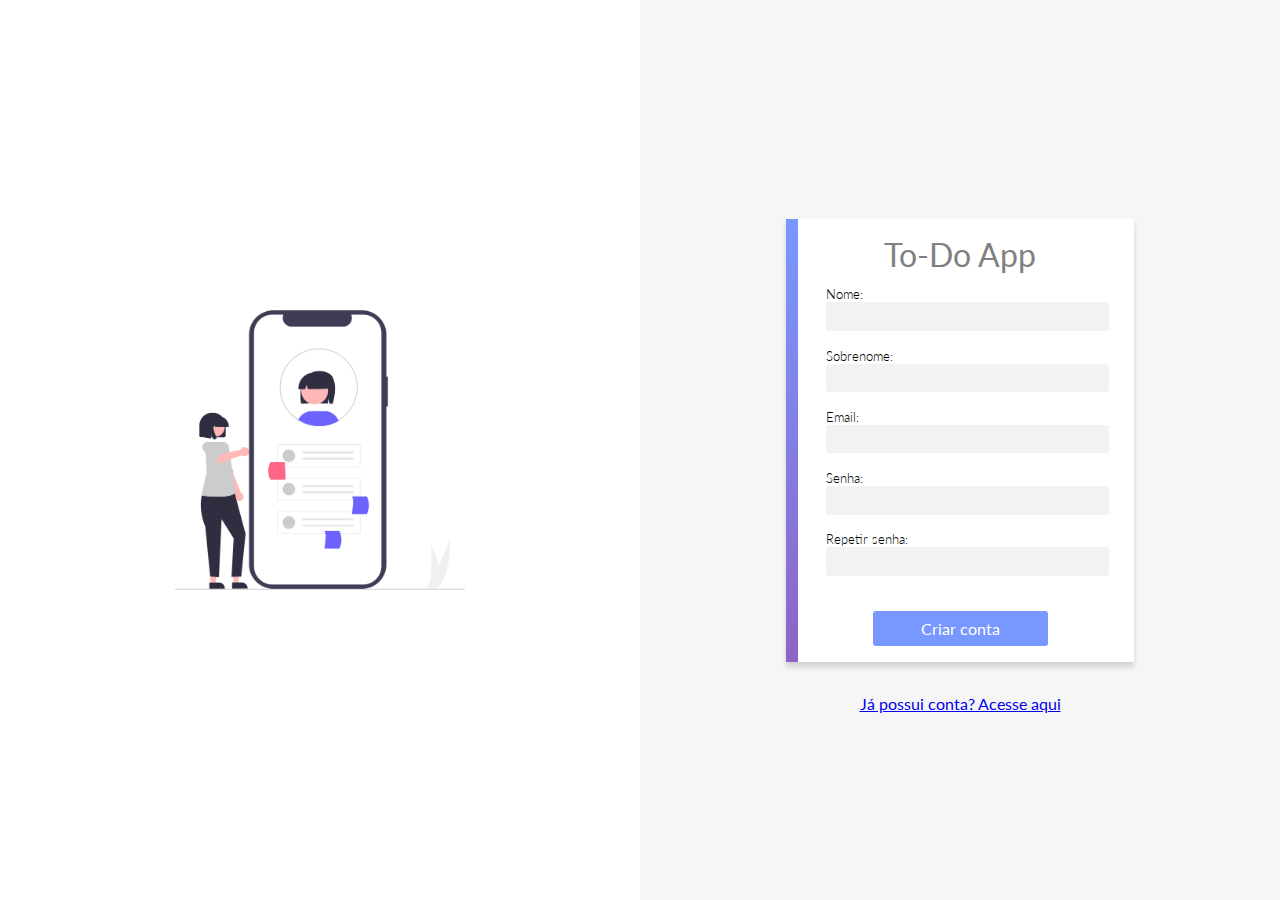
==== signup.html @ acda565e "Add files via upload" ====
<!DOCTYPE html>
<html lang="pt-BR">

<head>
  <meta charset="UTF-8">
  <meta http-equiv="X-UA-Compatible" content="IE=edge">
  <meta name="viewport" content="width=device-width, initial-scale=1.0">
  <title>To-Do App</title>

  <link rel="stylesheet" href="./styles/acesso.css">
</head>

<body>
  <div class="left">
    <img src="./assets/pessoa-signup.png" alt="">
  </div>
  <div class="right">
    <form>
      <div class="form-header">
        <p>To-Do App</p>
      </div>

      <label>
        Nome:
        <input type="text" id="inputNome">
        <div id="nomeError" class="error-message"></div>
      </label>
      <label>
        Sobrenome:
        <input type="text" id="inputSobrenome">
        <div id="sobrenomeError" class="error-message"></div>
      </label>
      <label>
        Email:
        <input type="email" id="inputEmail">
        <div id="emailError" class="error-message"></div>
      </label>
      <label>
        Senha:
        <input type="password" id="inputSenha">
        <div id="senhaError" class="error-message"></div>
      </label>
      <label>
        Repetir senha:
        <input type="password" id="inputRepetirSenha">
        <div id="repetirSenhaError" class="error-message"></div>
      </label>

      <button type="submit" id="submitButton">Criar conta</button>

    </form>
    <div class="ingressar">
      <a href="index.html">Já possui conta? Acesse aqui</a>
    </div>
  </div>

  <script src="./scripts/validation.js"></script>


</body>

</html>
---- styles/acesso.css ----
@import url('./common.css');

body {
display: flex;
}

h1 {
color: rgb(116, 116, 116);
font-weight: 300;
margin: .5em 0;
}

form {
position: relative;
max-width: 26em;
background-color: white;
display: flex;
align-items: center;
flex-direction: column;
margin: 2em auto;
box-shadow: 0 5px 5px lightgrey;
padding: 1em 2.5em;
box-sizing: border-box;
}

form:after {
position: absolute;
content: '';
width: .7em;
height: 100%;
top: 0;
left: 0;
background: linear-gradient(var(--primary), var(--secondary));
transition: all 0.3s ease-in-out;
}

form:hover:after {
transform: scaleY(1.1);
}

input {
width: 100%;
padding: .4em .5em;
background-color: var(--app-grey);
border: 1px solid var(--app-grey);
border-radius: .2em;
}

input:focus {
outline: none;
border: 1px solid lightgrey;
}

input:hover {
box-shadow: 0 0 5px rgba(0, 0, 0, 0.3);
}

label {
width: 100%;
font-weight: 300;
margin-bottom: -.1em;
margin-top: 1em;
font-size: .8em;
}

button {
padding: .5em 3em;
background-color: var(--primary);
color: white;
margin-top: 2em;
font-weight: 400;
font-size: 1em;
transition: all 0.3s ease-in-out;
}

button:hover {
background-color: var(--secondary);
cursor: pointer;
}

.form-header {
color: grey;
font-size: 2em;
}

.ingressar {
text-align: center;
}

.left {
width: 50%;
background-color: white;
text-align: center;
display: flex;
align-items: center;
justify-content: center;
}

.left img {
width: 60%;
transition: all 0.3s ease-in-out;
}

.left img:hover {
transform: scale(1.1);
}

.right {
width: 50%;
display: flex;
flex-direction: column;
align-items: center;
justify-content: center;
}

.error-message {
color: red;
font-size: 12px;
font-style: italic;
margin-top: 5px;
}

.error {
border: 2px solid red;
}
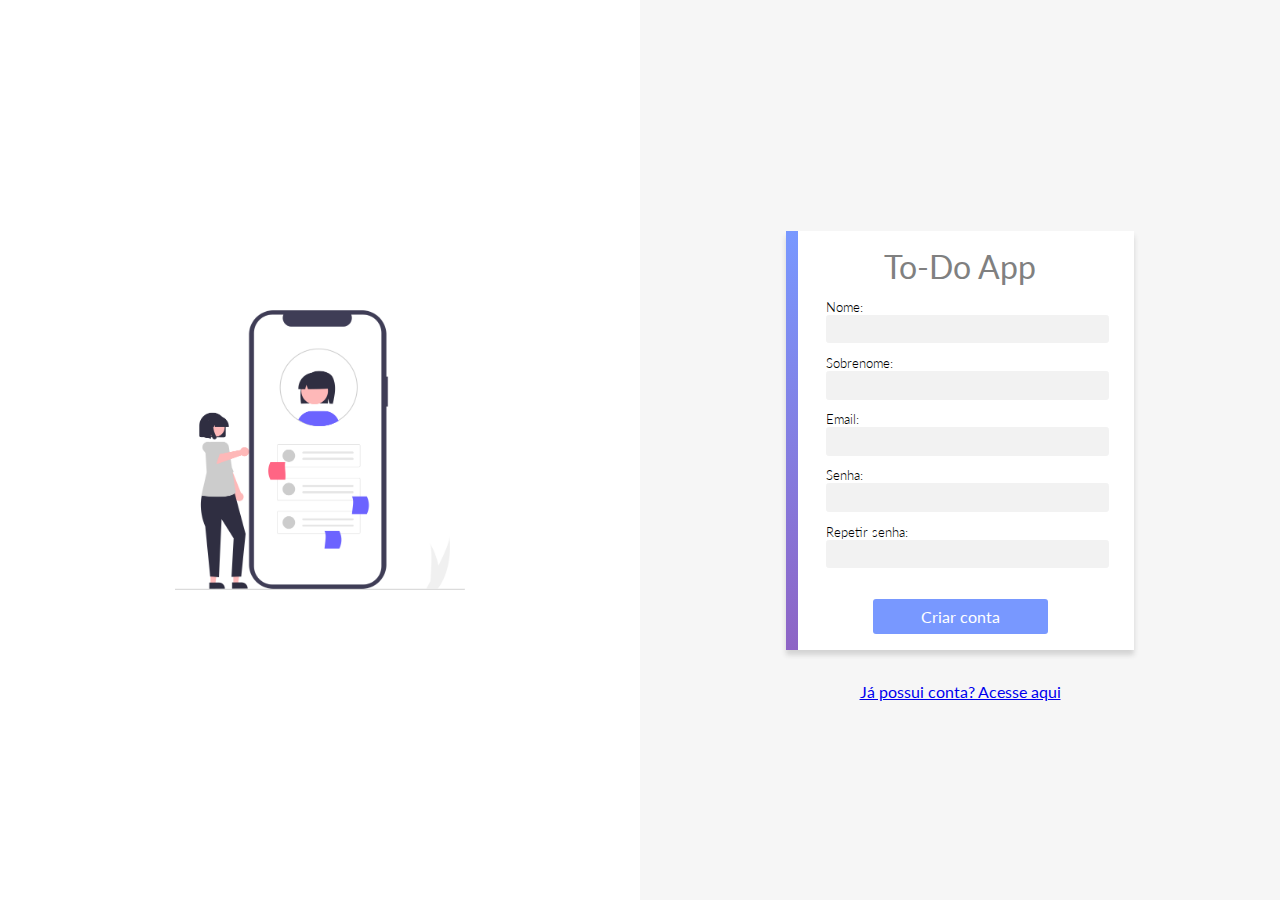
==== commit 45c91108: "Normalização da branch" ====
--- a/signup.html
+++ b/signup.html
@@ -1,62 +1,88 @@
-<!DOCTYPE html>
-<html lang="pt-BR">
-
-<head>
-  <meta charset="UTF-8">
-  <meta http-equiv="X-UA-Compatible" content="IE=edge">
-  <meta name="viewport" content="width=device-width, initial-scale=1.0">
-  <title>To-Do App</title>
-
-  <link rel="stylesheet" href="./styles/acesso.css">
-</head>
-
-<body>
-  <div class="left">
-    <img src="./assets/pessoa-signup.png" alt="">
-  </div>
-  <div class="right">
-    <form>
-      <div class="form-header">
-        <p>To-Do App</p>
-      </div>
-
-      <label>
-        Nome:
-        <input type="text" id="inputNome">
-        <div id="nomeError" class="error-message"></div>
-      </label>
-      <label>
-        Sobrenome:
-        <input type="text" id="inputSobrenome">
-        <div id="sobrenomeError" class="error-message"></div>
-      </label>
-      <label>
-        Email:
-        <input type="email" id="inputEmail">
-        <div id="emailError" class="error-message"></div>
-      </label>
-      <label>
-        Senha:
-        <input type="password" id="inputSenha">
-        <div id="senhaError" class="error-message"></div>
-      </label>
-      <label>
-        Repetir senha:
-        <input type="password" id="inputRepetirSenha">
-        <div id="repetirSenhaError" class="error-message"></div>
-      </label>
-
-      <button type="submit" id="submitButton">Criar conta</button>
-
-    </form>
-    <div class="ingressar">
-      <a href="index.html">Já possui conta? Acesse aqui</a>
-    </div>
-  </div>
-
-  <script src="./scripts/validation.js"></script>
-
-
-</body>
-
-</html>
+<!DOCTYPE html>
+<html lang="pt-BR">
+
+<head>
+  <meta charset="UTF-8">
+  <meta http-equiv="X-UA-Compatible" content="IE=edge">
+  <meta name="viewport" content="width=device-width, initial-scale=1.0">
+  <title>To-Do App</title>
+
+  <!-- ---------------- estilos compartilhados entre login e signup ---------------- -->
+  <link rel="stylesheet" href="styles/acesso.css">
+
+  <!-- ---------------------- lógica aplicada no registro -------------------- -->
+  <script src="./scripts/validacoes/utils.js" defer></script>
+  <script src="./scripts/login/signup.js" type="module" defer></script>
+
+</head>
+
+<body>
+
+  <div class="left">
+    <img src="./assets/pessoa-signup.png" alt="">
+  </div>
+  <div class="right">
+    
+    <form id="formToDo">
+      
+      <div class="form-header">
+        <p>To-Do App</p>
+      </div>
+
+      <label>
+        Nome:
+        <input 
+        type="text" 
+        required 
+        minlength="4" 
+        maxlength="40"
+        >
+      </label>
+      <label>
+        Sobrenome:
+        <input 
+        type="text" 
+        required  
+        minlength="4" 
+        maxlength="60"
+        >
+      </label>
+      <label>
+        Email:
+        <input 
+        type="email" 
+        required 
+        minlength="6" 
+        id="emailInput"
+        >
+      </label>
+      <label>
+        Senha:
+        <input 
+        type="password"
+        required 
+        minlength="8" 
+        id="passwordInput"
+        >
+      </label>
+      <label>
+        Repetir senha:
+        <input 
+        type="password" 
+        required 
+        minlength="8" 
+        id="confirmInput"
+        >
+      </label>
+
+      <button type="submit" id="btnSubmit">Criar conta</button>
+
+    </form>
+    <div class="ingressar">
+      <a href="./index.html">Já possui conta? Acesse aqui</a>
+    </div>
+  </div>
+
+</body>
+
+</html>--- a/styles/acesso.css
+++ b/styles/acesso.css
@@ -1,125 +1,91 @@
-@import url('./common.css');
-
-body {
-display: flex;
-}
-
-h1 {
-color: rgb(116, 116, 116);
-font-weight: 300;
-margin: .5em 0;
-}
-
-form {
-position: relative;
-max-width: 26em;
-background-color: white;
-display: flex;
-align-items: center;
-flex-direction: column;
-margin: 2em auto;
-box-shadow: 0 5px 5px lightgrey;
-padding: 1em 2.5em;
-box-sizing: border-box;
-}
-
-form:after {
-position: absolute;
-content: '';
-width: .7em;
-height: 100%;
-top: 0;
-left: 0;
-background: linear-gradient(var(--primary), var(--secondary));
-transition: all 0.3s ease-in-out;
-}
-
-form:hover:after {
-transform: scaleY(1.1);
-}
-
-input {
-width: 100%;
-padding: .4em .5em;
-background-color: var(--app-grey);
-border: 1px solid var(--app-grey);
-border-radius: .2em;
-}
-
-input:focus {
-outline: none;
-border: 1px solid lightgrey;
-}
-
-input:hover {
-box-shadow: 0 0 5px rgba(0, 0, 0, 0.3);
-}
-
-label {
-width: 100%;
-font-weight: 300;
-margin-bottom: -.1em;
-margin-top: 1em;
-font-size: .8em;
-}
-
-button {
-padding: .5em 3em;
-background-color: var(--primary);
-color: white;
-margin-top: 2em;
-font-weight: 400;
-font-size: 1em;
-transition: all 0.3s ease-in-out;
-}
-
-button:hover {
-background-color: var(--secondary);
-cursor: pointer;
-}
-
-.form-header {
-color: grey;
-font-size: 2em;
-}
-
-.ingressar {
-text-align: center;
-}
-
-.left {
-width: 50%;
-background-color: white;
-text-align: center;
-display: flex;
-align-items: center;
-justify-content: center;
-}
-
-.left img {
-width: 60%;
-transition: all 0.3s ease-in-out;
-}
-
-.left img:hover {
-transform: scale(1.1);
-}
-
-.right {
-width: 50%;
-display: flex;
-flex-direction: column;
-align-items: center;
-justify-content: center;
-}
-
-.error-message {
-color: red;
-font-size: 12px;
-font-style: italic;
-margin-top: 5px;
-}
-
-.error {
-border: 2px solid red;
+@import url('./common.css');
+
+body{
+  display: flex;
+}
+
+h1 {
+  color: rgb(116, 116, 116);
+  font-weight: 300;
+  margin: .5em 0;
+}
+
+form {
+  position: relative;
+  max-width: 26em;
+  background-color: white;
+  display: flex;
+  align-items: center;
+  flex-direction: column;
+  margin: 2em auto;
+  box-shadow: 0 5px 5px lightgrey;
+  padding: 1em 2.5em;
+  box-sizing: border-box;
+}
+
+form:after {
+  position: absolute;
+  content: '';
+  width: .7em;
+  height: 100%;
+  top: 0;
+  left: 0;
+  background: linear-gradient(var(--primary), var(--secondary));
+}
+
+
+input {
+  width: 100%;
+  padding: .4em .5em;
+  background-color: var(--app-grey);
+  border: 1px solid var(--app-grey);
+  border-radius: .2em;
+}
+
+input:focus {
+  outline: none;
+  border: 1px solid lightgrey;
+}
+
+label {
+  width: 100%;
+  font-weight: 300;
+  margin-bottom: -.1em;
+  margin-top: 1em;
+  font-size: .8em;
+}
+
+button {
+  padding: .5em 3em;
+  background-color: var(--primary);
+  color: white;
+  margin-top: 2em;
+  font-weight: 400;
+  font-size: 1em;
+}
+
+.form-header {
+  color: grey;
+  font-size: 2em;
+}
+.ingressar{
+  text-align: center;
+}
+.left{
+  width: 50%;  
+  background-color: white;
+  text-align: center;
+  display: flex;
+  align-items: center;
+  justify-content: center;
+}
+.left img{
+  width:60%;
+}
+.right{
+  width: 50%;
+  display: flex;
+  flex-direction: column;
+  align-items: center;
+  justify-content: center;
 }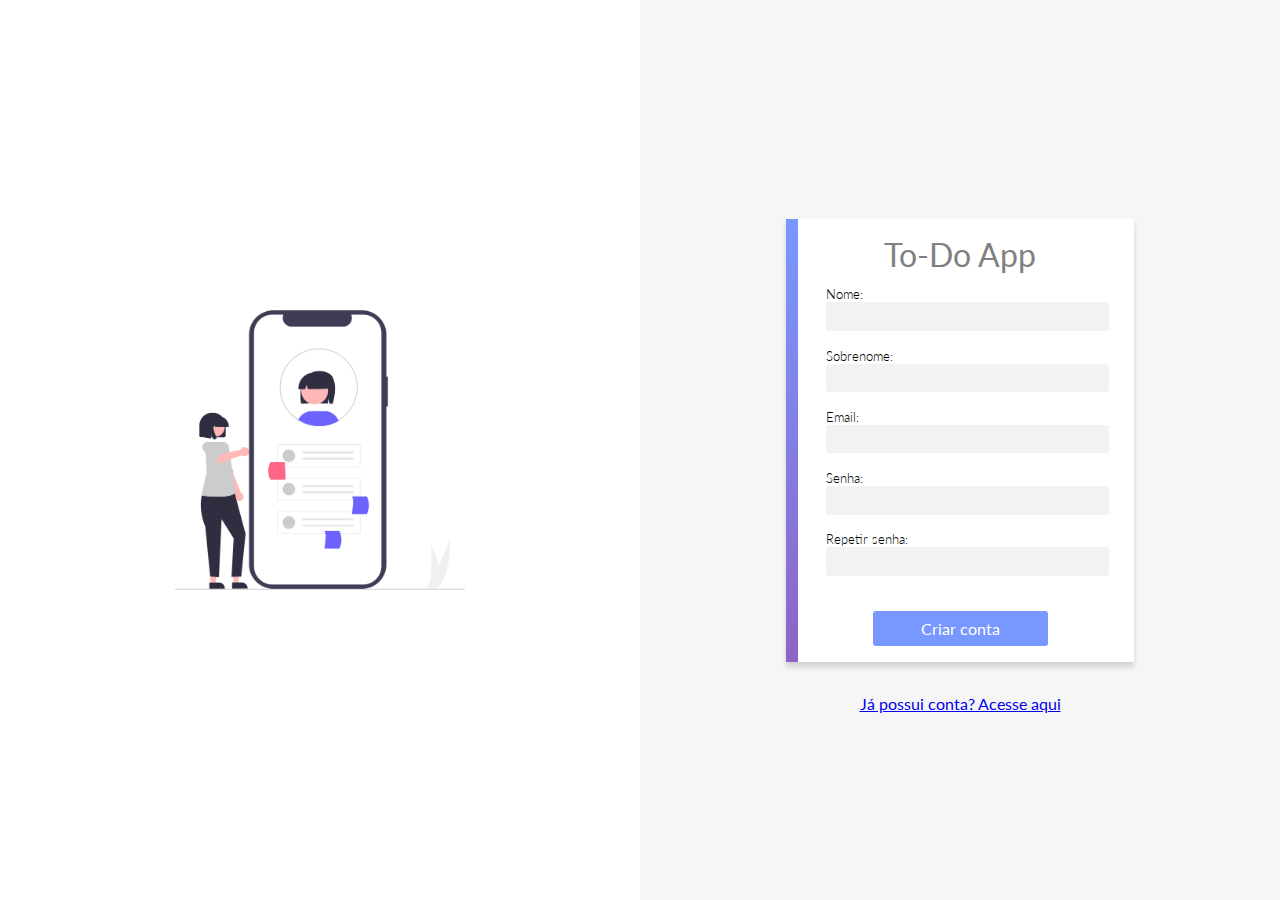
==== commit 000a42a4: "Resolução de conflitos" ====
--- a/signup.html
+++ b/signup.html
@@ -7,82 +7,56 @@
   <meta name="viewport" content="width=device-width, initial-scale=1.0">
   <title>To-Do App</title>
 
-  <!-- ---------------- estilos compartilhados entre login e signup ---------------- -->
-  <link rel="stylesheet" href="styles/acesso.css">
-
-  <!-- ---------------------- lógica aplicada no registro -------------------- -->
-  <script src="./scripts/validacoes/utils.js" defer></script>
-  <script src="./scripts/login/signup.js" type="module" defer></script>
-
+  <link rel="stylesheet" href="./styles/acesso.css">
 </head>
 
 <body>
-
   <div class="left">
     <img src="./assets/pessoa-signup.png" alt="">
   </div>
   <div class="right">
-    
-    <form id="formToDo">
-      
+    <form>
       <div class="form-header">
         <p>To-Do App</p>
       </div>
 
       <label>
         Nome:
-        <input 
-        type="text" 
-        required 
-        minlength="4" 
-        maxlength="40"
-        >
+        <input type="text" id="inputNome">
+        <div id="nomeError" class="error-message"></div>
       </label>
       <label>
         Sobrenome:
-        <input 
-        type="text" 
-        required  
-        minlength="4" 
-        maxlength="60"
-        >
+        <input type="text" id="inputSobrenome">
+        <div id="sobrenomeError" class="error-message"></div>
       </label>
       <label>
         Email:
-        <input 
-        type="email" 
-        required 
-        minlength="6" 
-        id="emailInput"
-        >
+        <input type="email" id="inputEmail">
+        <div id="emailError" class="error-message"></div>
       </label>
       <label>
         Senha:
-        <input 
-        type="password"
-        required 
-        minlength="8" 
-        id="passwordInput"
-        >
+        <input type="password" id="inputSenha">
+        <div id="senhaError" class="error-message"></div>
       </label>
       <label>
         Repetir senha:
-        <input 
-        type="password" 
-        required 
-        minlength="8" 
-        id="confirmInput"
-        >
+        <input type="password" id="inputRepetirSenha">
+        <div id="repetirSenhaError" class="error-message"></div>
       </label>
 
-      <button type="submit" id="btnSubmit">Criar conta</button>
+      <button type="submit" id="submitButton">Criar conta</button>
 
     </form>
     <div class="ingressar">
-      <a href="./index.html">Já possui conta? Acesse aqui</a>
+      <a href="index.html">Já possui conta? Acesse aqui</a>
     </div>
   </div>
 
+  <script src="./scripts/validation.js"></script>
+
+
 </body>
 
-</html>+</html>
--- a/styles/acesso.css
+++ b/styles/acesso.css
@@ -1,91 +1,125 @@
 @import url('./common.css');
 
-body{
-  display: flex;
+body {
+display: flex;
 }
 
 h1 {
-  color: rgb(116, 116, 116);
-  font-weight: 300;
-  margin: .5em 0;
+color: rgb(116, 116, 116);
+font-weight: 300;
+margin: .5em 0;
 }
 
 form {
-  position: relative;
-  max-width: 26em;
-  background-color: white;
-  display: flex;
-  align-items: center;
-  flex-direction: column;
-  margin: 2em auto;
-  box-shadow: 0 5px 5px lightgrey;
-  padding: 1em 2.5em;
-  box-sizing: border-box;
+position: relative;
+max-width: 26em;
+background-color: white;
+display: flex;
+align-items: center;
+flex-direction: column;
+margin: 2em auto;
+box-shadow: 0 5px 5px lightgrey;
+padding: 1em 2.5em;
+box-sizing: border-box;
 }
 
 form:after {
-  position: absolute;
-  content: '';
-  width: .7em;
-  height: 100%;
-  top: 0;
-  left: 0;
-  background: linear-gradient(var(--primary), var(--secondary));
+position: absolute;
+content: '';
+width: .7em;
+height: 100%;
+top: 0;
+left: 0;
+background: linear-gradient(var(--primary), var(--secondary));
+transition: all 0.3s ease-in-out;
 }
 
+form:hover:after {
+transform: scaleY(1.1);
+}
 
 input {
-  width: 100%;
-  padding: .4em .5em;
-  background-color: var(--app-grey);
-  border: 1px solid var(--app-grey);
-  border-radius: .2em;
+width: 100%;
+padding: .4em .5em;
+background-color: var(--app-grey);
+border: 1px solid var(--app-grey);
+border-radius: .2em;
 }
 
 input:focus {
-  outline: none;
-  border: 1px solid lightgrey;
+outline: none;
+border: 1px solid lightgrey;
+}
+
+input:hover {
+box-shadow: 0 0 5px rgba(0, 0, 0, 0.3);
 }
 
 label {
-  width: 100%;
-  font-weight: 300;
-  margin-bottom: -.1em;
-  margin-top: 1em;
-  font-size: .8em;
+width: 100%;
+font-weight: 300;
+margin-bottom: -.1em;
+margin-top: 1em;
+font-size: .8em;
 }
 
 button {
-  padding: .5em 3em;
-  background-color: var(--primary);
-  color: white;
-  margin-top: 2em;
-  font-weight: 400;
-  font-size: 1em;
+padding: .5em 3em;
+background-color: var(--primary);
+color: white;
+margin-top: 2em;
+font-weight: 400;
+font-size: 1em;
+transition: all 0.3s ease-in-out;
+}
+
+button:hover {
+background-color: var(--secondary);
+cursor: pointer;
 }
 
 .form-header {
-  color: grey;
-  font-size: 2em;
+color: grey;
+font-size: 2em;
 }
-.ingressar{
-  text-align: center;
+
+.ingressar {
+text-align: center;
 }
-.left{
-  width: 50%;  
-  background-color: white;
-  text-align: center;
-  display: flex;
-  align-items: center;
-  justify-content: center;
+
+.left {
+width: 50%;
+background-color: white;
+text-align: center;
+display: flex;
+align-items: center;
+justify-content: center;
 }
-.left img{
-  width:60%;
+
+.left img {
+width: 60%;
+transition: all 0.3s ease-in-out;
 }
-.right{
-  width: 50%;
-  display: flex;
-  flex-direction: column;
-  align-items: center;
-  justify-content: center;
+
+.left img:hover {
+transform: scale(1.1);
+}
+
+.right {
+width: 50%;
+display: flex;
+flex-direction: column;
+align-items: center;
+justify-content: center;
+}
+
+.error-message {
+color: red;
+font-size: 12px;
+font-style: italic;
+margin-top: 5px;
+}
+
+.error {
+border: 2px solid red;
 }